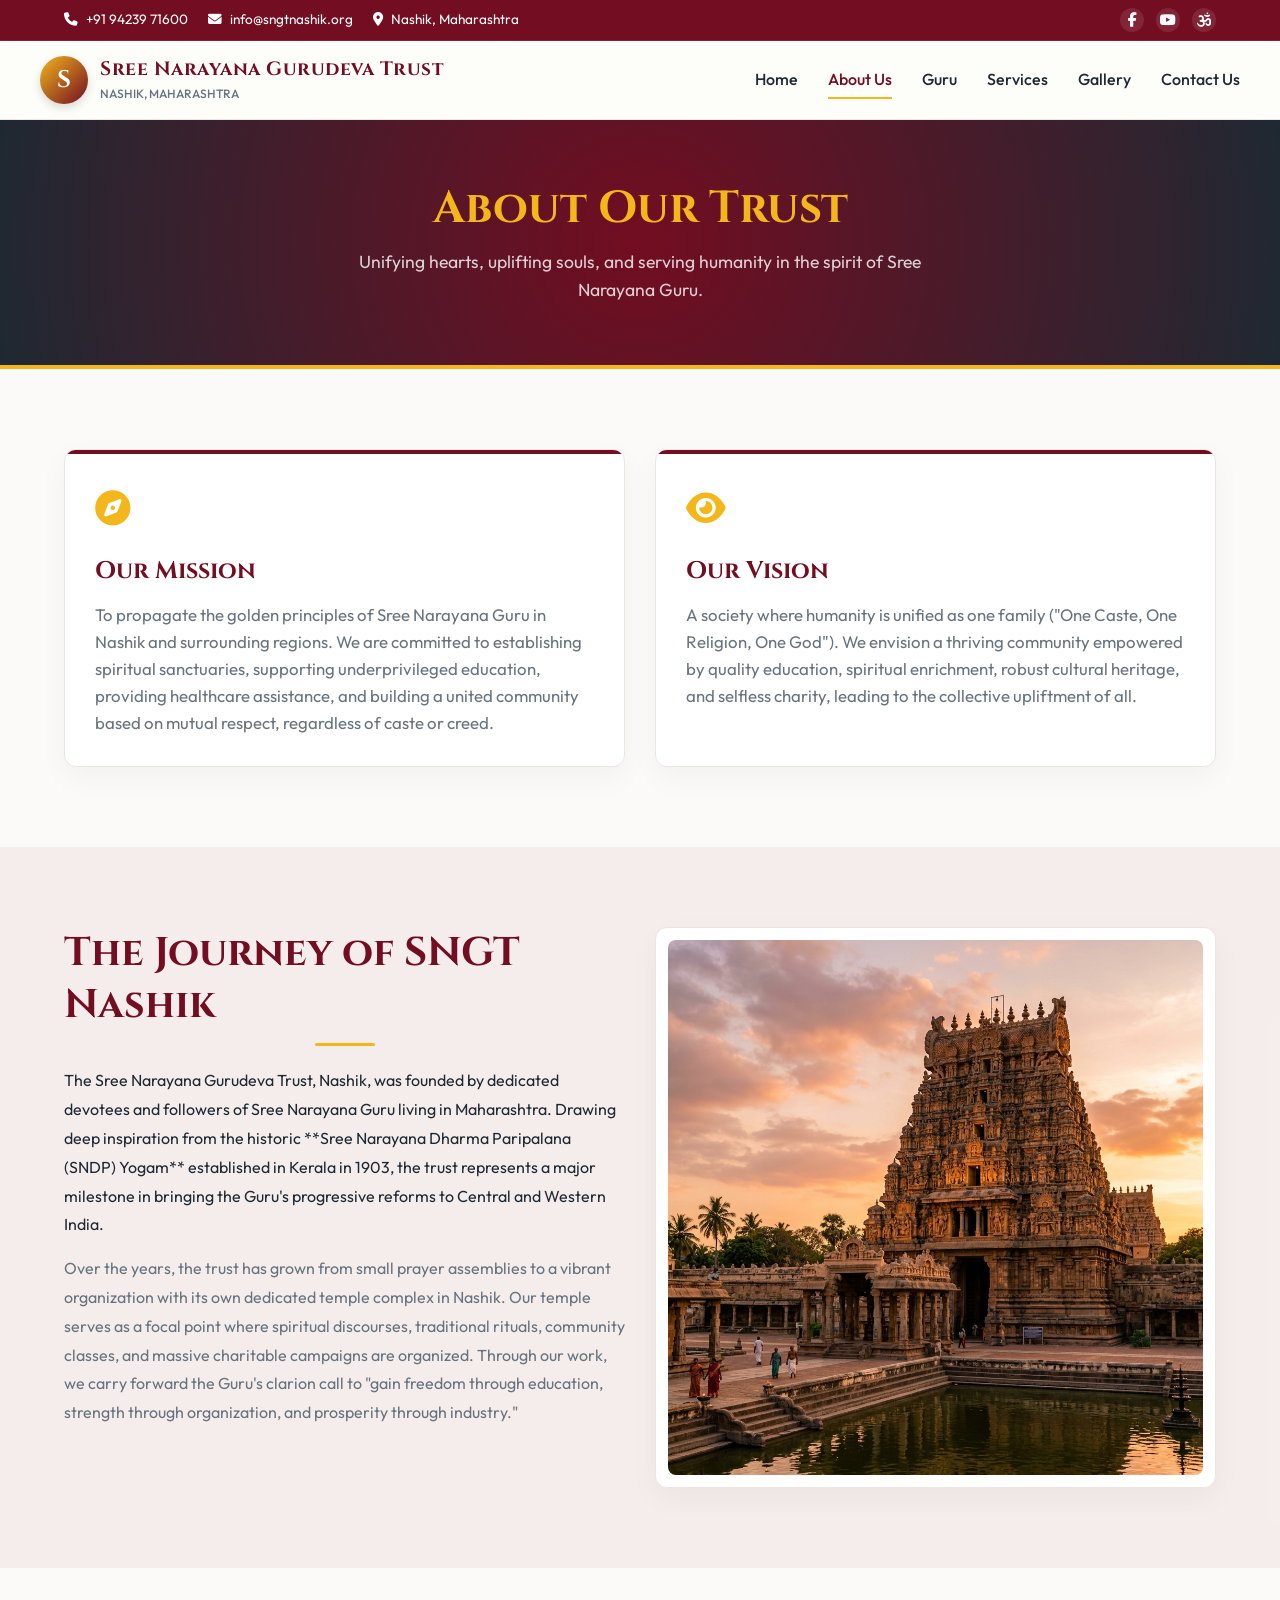
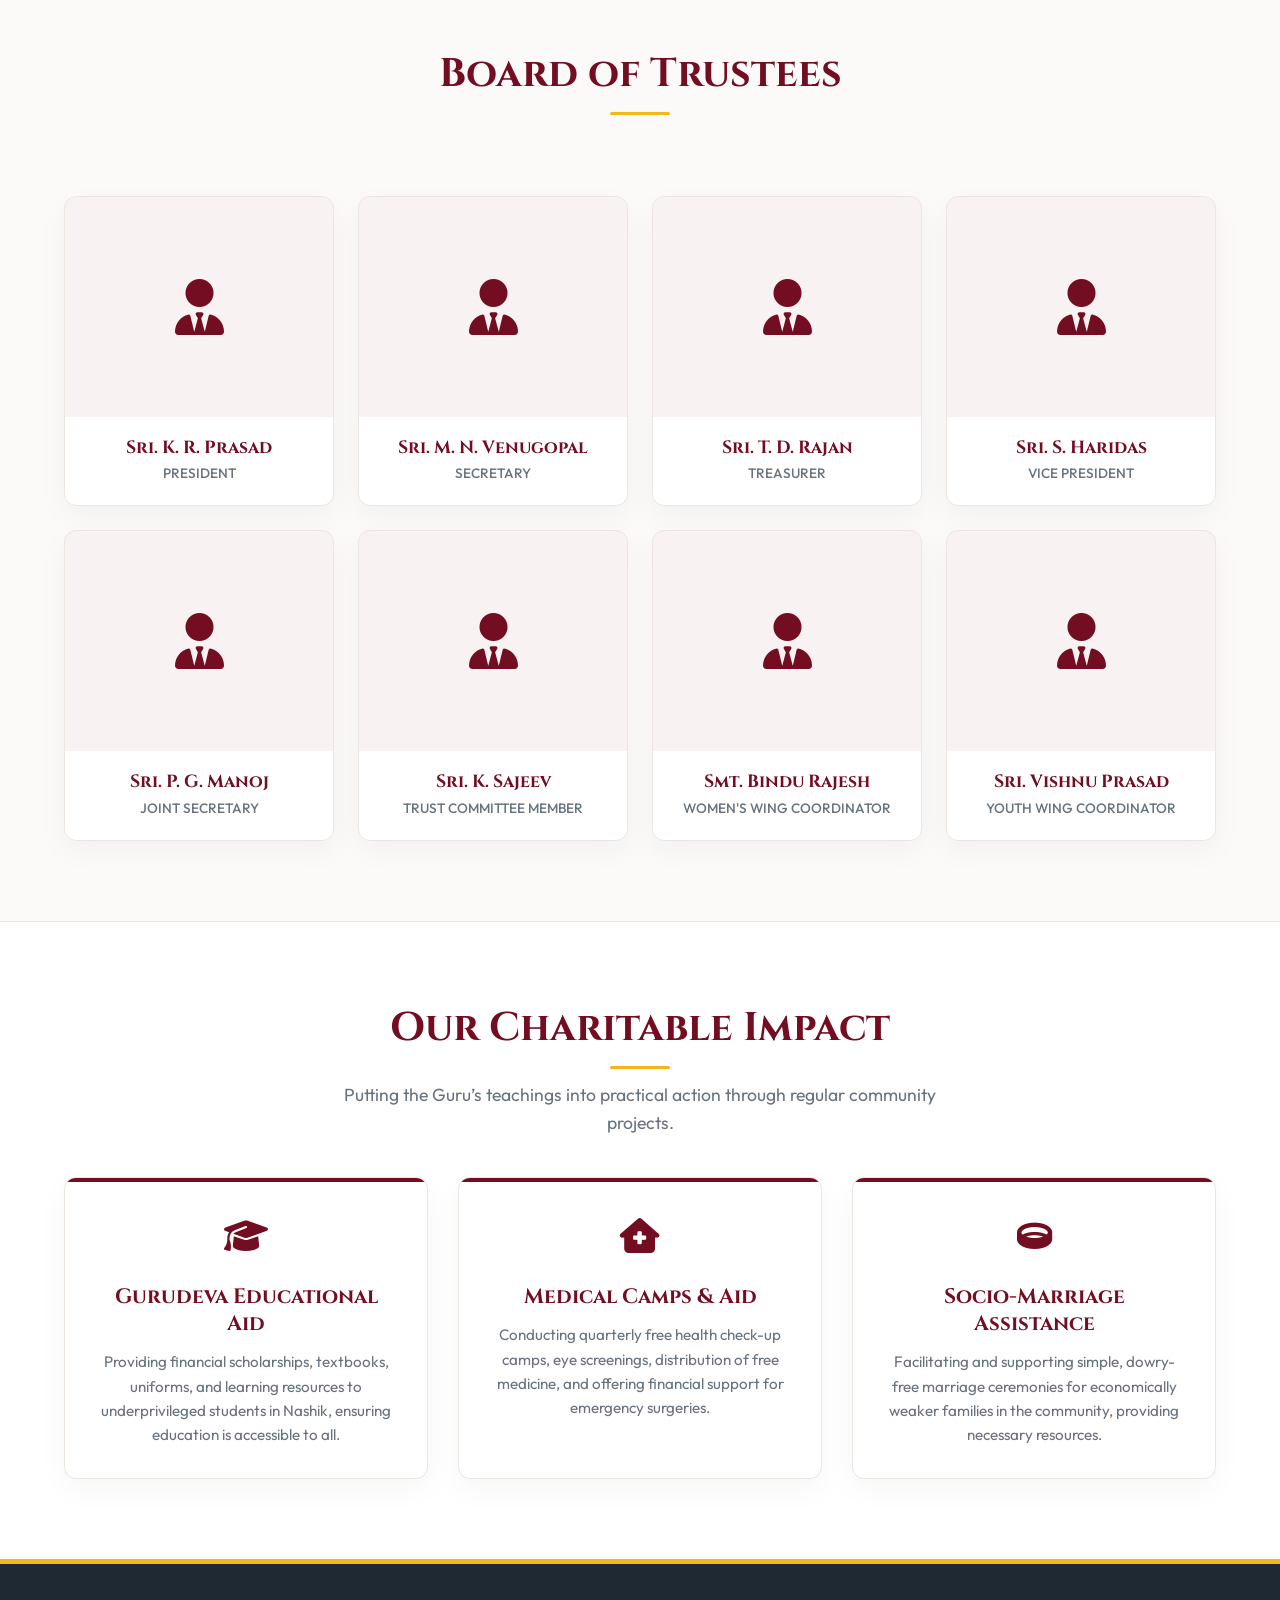
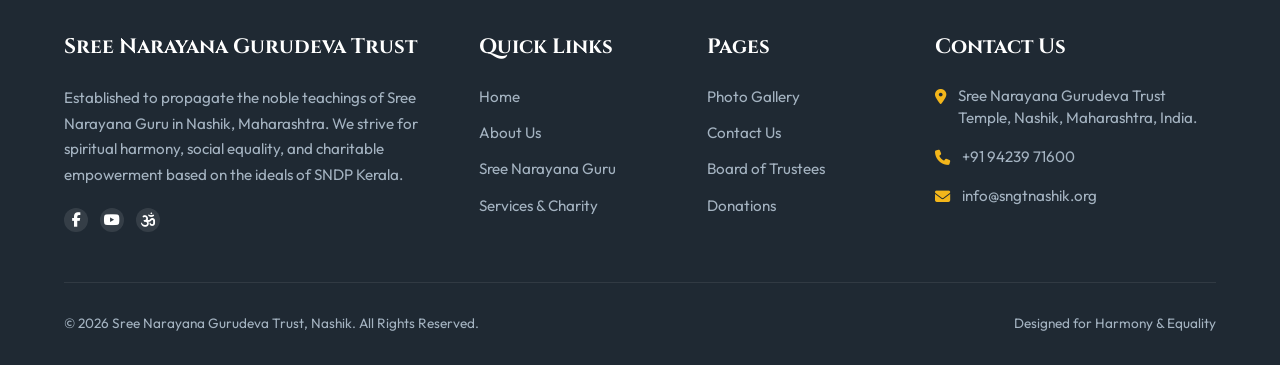
==== about.html @ 69ed222b "Initial commit of Sree Narayana Gurudeva Trust website" ====
<!DOCTYPE html>
<html lang="en">
<head>
    <meta charset="UTF-8">
    <meta name="viewport" content="width=device-width, initial-scale=1.0">
    <title>About Us - Sree Narayana Gurudeva Trust Temple, Nashik</title>
    <!-- SEO Meta Tags -->
    <meta name="description" content="Learn about Sree Narayana Gurudeva Trust Temple, Nashik. Discover our history, mission, vision, and meet our board of trustees dedicated to social equality and community charity.">
    <!-- Font Awesome Icons -->
    <link rel="stylesheet" href="https://cdnjs.cloudflare.com/ajax/libs/font-awesome/6.4.0/css/all.min.css">
    <!-- Custom Style Sheet -->
    <link rel="stylesheet" href="css/main.css">
</head>
<body>

    <!-- TOPBAR CONTACT INFO -->
    <div class="header-top">
        <div class="container header-top-content">
            <div class="contact-info-list">
                <div class="contact-info-item">
                    <i class="fa-solid fa-phone"></i>
                    <span>+91 94239 71600</span>
                </div>
                <div class="contact-info-item">
                    <i class="fa-solid fa-envelope"></i>
                    <span>info@sngtnashik.org</span>
                </div>
                <div class="contact-info-item">
                    <i class="fa-solid fa-location-dot"></i>
                    <span>Nashik, Maharashtra</span>
                </div>
            </div>
            <div class="social-links">
                <a href="#" class="social-icon-link"><i class="fa-brands fa-facebook-f"></i></a>
                <a href="#" class="social-icon-link"><i class="fa-brands fa-youtube"></i></a>
                <a href="#" class="social-icon-link"><i class="fa-solid fa-om"></i></a>
            </div>
        </div>
    </div>

    <!-- GLASSMORPHIC NAVIGATION BAR -->
    <nav class="navbar">
        <div class="container navbar-content">
            <a href="index.html" class="logo-area">
                <div class="logo-icon">S</div>
                <div class="logo-text">
                    <h1>Sree Narayana Gurudeva Trust</h1>
                    <p>Nashik, Maharashtra</p>
                </div>
            </a>
            <div class="nav-links">
                <a href="index.html" class="nav-link">Home</a>
                <a href="about.html" class="nav-link active">About Us</a>
                <a href="guru.html" class="nav-link">Guru</a>
                <a href="services.html" class="nav-link">Services</a>
                <a href="gallery.html" class="nav-link">Gallery</a>
                <a href="contact.html" class="nav-link">Contact Us</a>
            </div>
            <div class="nav-toggle">
                <i class="fa-solid fa-bars"></i>
            </div>
        </div>
    </nav>

    <!-- INNER PAGE TITLE BANNER -->
    <section class="section-padding" style="background: radial-gradient(circle, var(--color-maroon) 0%, var(--color-charcoal) 100%); color: var(--color-white); text-align: center; padding: 60px 0; border-bottom: 4px solid var(--color-gold);">
        <div class="container">
            <h1 class="fade-up" style="color: var(--color-gold); font-size: 2.8rem; margin-bottom: 10px;">About Our Trust</h1>
            <p class="fade-up" style="color: rgba(255, 255, 255, 0.8); font-size: 1.1rem; max-width: 600px; margin: 0 auto;">
                Unifying hearts, uplifting souls, and serving humanity in the spirit of Sree Narayana Guru.
            </p>
        </div>
    </section>

    <!-- MISSION & VISION SECTION -->
    <section class="section-padding">
        <div class="container">
            <div class="grid-2">
                <!-- Mission Card -->
                <div class="card fade-up">
                    <div class="card-icon" style="color: var(--color-gold);"><i class="fa-solid fa-compass"></i></div>
                    <h3 style="font-size: 1.5rem; color: var(--color-maroon);">Our Mission</h3>
                    <p style="margin-top: 15px; font-size: 1.05rem;">
                        To propagate the golden principles of Sree Narayana Guru in Nashik and surrounding regions. We are committed to establishing spiritual sanctuaries, supporting underprivileged education, providing healthcare assistance, and building a united community based on mutual respect, regardless of caste or creed.
                    </p>
                </div>
                <!-- Vision Card -->
                <div class="card fade-up">
                    <div class="card-icon" style="color: var(--color-gold);"><i class="fa-solid fa-eye"></i></div>
                    <h3 style="font-size: 1.5rem; color: var(--color-maroon);">Our Vision</h3>
                    <p style="margin-top: 15px; font-size: 1.05rem;">
                        A society where humanity is unified as one family ("One Caste, One Religion, One God"). We envision a thriving community empowered by quality education, spiritual enrichment, robust cultural heritage, and selfless charity, leading to the collective upliftment of all.
                    </p>
                </div>
            </div>
        </div>
    </section>

    <!-- HISTORY / ORIGINS SECTION -->
    <section class="section-padding" style="background-color: var(--color-maroon-translucent);">
        <div class="container">
            <div class="grid-2 align-items-center">
                <div class="fade-up" style="order: 2;">
                    <div class="bio-image-frame">
                        <img src="images/temple_bg.png" alt="Sree Narayana Gurudeva Trust Temple Site">
                    </div>
                </div>
                <div class="fade-up" style="order: 1;">
                    <h2 class="section-title" style="text-align: left; display: block;">The Journey of SNGT Nashik</h2>
                    <p style="margin-top: 20px; line-height: 1.8; color: var(--color-charcoal);">
                        The Sree Narayana Gurudeva Trust, Nashik, was founded by dedicated devotees and followers of Sree Narayana Guru living in Maharashtra. Drawing deep inspiration from the historic **Sree Narayana Dharma Paripalana (SNDP) Yogam** established in Kerala in 1903, the trust represents a major milestone in bringing the Guru's progressive reforms to Central and Western India.
                    </p>
                    <p style="margin-top: 15px; line-height: 1.8; color: var(--color-text-muted);">
                        Over the years, the trust has grown from small prayer assemblies to a vibrant organization with its own dedicated temple complex in Nashik. Our temple serves as a focal point where spiritual discourses, traditional rituals, community classes, and massive charitable campaigns are organized. Through our work, we carry forward the Guru's clarion call to "gain freedom through education, strength through organization, and prosperity through industry."
                    </p>
                </div>
            </div>
        </div>
    </section>

    <!-- BOARD OF TRUSTEES -->
    <section id="trustees" class="section-padding">
        <div class="container text-center">
            <h2 class="section-title fade-up">Board of Trustees</h2>
            <p class="section-subtitle fade-up">The dedicated leadership steering the initiatives of the SNGT Nashik.</p>
            
            <div class="board-grid">
                <!-- Member 1 -->
                <div class="board-card fade-up">
                    <div class="board-avatar"><i class="fa-solid fa-user-tie"></i></div>
                    <div class="board-info">
                        <h4>Sri. K. R. Prasad</h4>
                        <p>President</p>
                    </div>
                </div>
                <!-- Member 2 -->
                <div class="board-card fade-up">
                    <div class="board-avatar"><i class="fa-solid fa-user-tie"></i></div>
                    <div class="board-info">
                        <h4>Sri. M. N. Venugopal</h4>
                        <p>Secretary</p>
                    </div>
                </div>
                <!-- Member 3 -->
                <div class="board-card fade-up">
                    <div class="board-avatar"><i class="fa-solid fa-user-tie"></i></div>
                    <div class="board-info">
                        <h4>Sri. T. D. Rajan</h4>
                        <p>Treasurer</p>
                    </div>
                </div>
                <!-- Member 4 -->
                <div class="board-card fade-up">
                    <div class="board-avatar"><i class="fa-solid fa-user-tie"></i></div>
                    <div class="board-info">
                        <h4>Sri. S. Haridas</h4>
                        <p>Vice President</p>
                    </div>
                </div>
                <!-- Member 5 -->
                <div class="board-card fade-up">
                    <div class="board-avatar"><i class="fa-solid fa-user-tie"></i></div>
                    <div class="board-info">
                        <h4>Sri. P. G. Manoj</h4>
                        <p>Joint Secretary</p>
                    </div>
                </div>
                <!-- Member 6 -->
                <div class="board-card fade-up">
                    <div class="board-avatar"><i class="fa-solid fa-user-tie"></i></div>
                    <div class="board-info">
                        <h4>Sri. K. Sajeev</h4>
                        <p>Trust Committee Member</p>
                    </div>
                </div>
                <!-- Member 7 -->
                <div class="board-card fade-up">
                    <div class="board-avatar"><i class="fa-solid fa-user-tie"></i></div>
                    <div class="board-info">
                        <h4>Smt. Bindu Rajesh</h4>
                        <p>Women's Wing Coordinator</p>
                    </div>
                </div>
                <!-- Member 8 -->
                <div class="board-card fade-up">
                    <div class="board-avatar"><i class="fa-solid fa-user-tie"></i></div>
                    <div class="board-info">
                        <h4>Sri. Vishnu Prasad</h4>
                        <p>Youth Wing Coordinator</p>
                    </div>
                </div>
            </div>
        </div>
    </section>

    <!-- CHARITY OVERVIEW Section -->
    <section class="section-padding" style="background-color: var(--color-white); border-top: 1px solid var(--color-border);">
        <div class="container text-center">
            <h2 class="section-title fade-up">Our Charitable Impact</h2>
            <p class="section-subtitle fade-up">Putting the Guru’s teachings into practical action through regular community projects.</p>
            
            <div class="grid-3">
                <div class="card fade-up">
                    <div class="card-icon" style="color: var(--color-maroon);"><i class="fa-solid fa-graduation-cap"></i></div>
                    <h3>Gurudeva Educational Aid</h3>
                    <p>Providing financial scholarships, textbooks, uniforms, and learning resources to underprivileged students in Nashik, ensuring education is accessible to all.</p>
                </div>
                <div class="card fade-up">
                    <div class="card-icon" style="color: var(--color-maroon);"><i class="fa-solid fa-house-medical"></i></div>
                    <h3>Medical Camps & Aid</h3>
                    <p>Conducting quarterly free health check-up camps, eye screenings, distribution of free medicine, and offering financial support for emergency surgeries.</p>
                </div>
                <div class="card fade-up">
                    <div class="card-icon" style="color: var(--color-maroon);"><i class="fa-solid fa-ring"></i></div>
                    <h3>Socio-Marriage Assistance</h3>
                    <p>Facilitating and supporting simple, dowry-free marriage ceremonies for economically weaker families in the community, providing necessary resources.</p>
                </div>
            </div>
        </div>
    </section>

    <!-- FOOTER -->
    <footer class="footer">
        <div class="container">
            <div class="footer-grid">
                <div class="footer-about">
                    <h3>Sree Narayana Gurudeva Trust</h3>
                    <p>
                        Established to propagate the noble teachings of Sree Narayana Guru in Nashik, Maharashtra. We strive for spiritual harmony, social equality, and charitable empowerment based on the ideals of SNDP Kerala.
                    </p>
                    <div class="social-links">
                        <a href="#" class="social-icon-link"><i class="fa-brands fa-facebook-f"></i></a>
                        <a href="#" class="social-icon-link"><i class="fa-brands fa-youtube"></i></a>
                        <a href="#" class="social-icon-link"><i class="fa-solid fa-om"></i></a>
                    </div>
                </div>
                <div class="footer-links">
                    <h4>Quick Links</h4>
                    <ul>
                        <li><a href="index.html">Home</a></li>
                        <li><a href="about.html">About Us</a></li>
                        <li><a href="guru.html">Sree Narayana Guru</a></li>
                        <li><a href="services.html">Services & Charity</a></li>
                    </ul>
                </div>
                <div class="footer-links">
                    <h4>Pages</h4>
                    <ul>
                        <li><a href="gallery.html">Photo Gallery</a></li>
                        <li><a href="contact.html">Contact Us</a></li>
                        <li><a href="about.html#trustees">Board of Trustees</a></li>
                        <li><a href="services.html#donations">Donations</a></li>
                    </ul>
                </div>
                <div class="footer-contact">
                    <h4>Contact Us</h4>
                    <ul>
                        <li>
                            <i class="fa-solid fa-location-dot"></i>
                            <span>Sree Narayana Gurudeva Trust Temple, Nashik, Maharashtra, India.</span>
                        </li>
                        <li>
                            <i class="fa-solid fa-phone"></i>
                            <span>+91 94239 71600</span>
                        </li>
                        <li>
                            <i class="fa-solid fa-envelope"></i>
                            <span>info@sngtnashik.org</span>
                        </li>
                    </ul>
                </div>
            </div>
            <div class="footer-bottom">
                <p>&copy; 2026 Sree Narayana Gurudeva Trust, Nashik. All Rights Reserved.</p>
                <p>Designed for Harmony & Equality</p>
            </div>
        </div>
    </footer>

    <!-- Core Interaction Script -->
    <script src="js/main.js"></script>
</body>
</html>
---- css/main.css ----
/* Import Google Fonts */
@import url('https://fonts.googleapis.com/css2?family=Cinzel:wght@400;600;700;900&family=Outfit:wght@300;400;500;600;700&display=swap');

/* Design Tokens (CSS Variables) */
:root {
    /* Color Palette */
    --color-gold: hsl(43, 90%, 53%);
    --color-gold-hover: hsl(38, 95%, 43%);
    --color-maroon: hsl(348, 80%, 25%);
    --color-maroon-light: hsl(348, 80%, 35%);
    --color-bg-warm: hsl(36, 40%, 98%);
    --color-white: hsl(0, 0%, 100%);
    --color-charcoal: hsl(210, 24%, 16%);
    --color-text-muted: hsl(210, 10%, 45%);
    --color-border: hsl(36, 20%, 90%);
    --color-gold-translucent: rgba(245, 176, 37, 0.15);
    --color-maroon-translucent: rgba(114, 13, 29, 0.05);
    
    /* Typography */
    --font-heading: 'Cinzel', serif;
    --font-body: 'Outfit', sans-serif;
    
    /* Layout & Spacing */
    --max-width: 1200px;
    --border-radius: 12px;
    --border-radius-sm: 6px;
    --border-radius-lg: 24px;
    --transition-smooth: all 0.3s cubic-bezier(0.4, 0, 0.2, 1);
    --shadow-soft: 0 10px 30px rgba(0, 0, 0, 0.04);
    --shadow-medium: 0 15px 40px rgba(114, 13, 29, 0.08);
}

/* Reset & Base Styles */
* {
    margin: 0;
    padding: 0;
    box-sizing: border-box;
}

html {
    scroll-behavior: smooth;
    font-size: 16px;
}

body {
    font-family: var(--font-body);
    background-color: var(--color-bg-warm);
    color: var(--color-charcoal);
    line-height: 1.6;
    overflow-x: hidden;
}

h1, h2, h3, h4, h5, h6 {
    font-family: var(--font-heading);
    font-weight: 700;
    line-height: 1.3;
    color: var(--color-maroon);
}

a {
    text-decoration: none;
    color: inherit;
    transition: var(--transition-smooth);
}

img {
    max-width: 100%;
    height: auto;
    display: block;
}

ul {
    list-style: none;
}

/* Utilities */
.container {
    width: 100%;
    max-width: var(--max-width);
    margin: 0 auto;
    padding: 0 24px;
}

.text-center { text-align: center; }
.section-padding { padding: 80px 0; }

.section-title {
    font-size: 2.5rem;
    margin-bottom: 12px;
    position: relative;
    display: inline-block;
}

.section-title::after {
    content: '';
    display: block;
    width: 60px;
    height: 3px;
    background: var(--color-gold);
    margin: 12px auto 0;
    border-radius: 2px;
}

.section-subtitle {
    font-size: 1.1rem;
    color: var(--color-text-muted);
    max-width: 600px;
    margin: 0 auto 40px;
    font-weight: 400;
}

/* Buttons */
.btn {
    display: inline-flex;
    align-items: center;
    justify-content: center;
    padding: 12px 28px;
    font-family: var(--font-body);
    font-size: 1rem;
    font-weight: 600;
    border-radius: var(--border-radius-sm);
    cursor: pointer;
    transition: var(--transition-smooth);
    border: none;
}

.btn-primary {
    background: linear-gradient(135deg, var(--color-gold), var(--color-accent, #e5a900));
    color: var(--color-charcoal);
    box-shadow: 0 4px 15px rgba(245, 176, 37, 0.3);
}

.btn-primary:hover {
    transform: translateY(-2px);
    box-shadow: 0 6px 20px rgba(245, 176, 37, 0.4);
    background: linear-gradient(135deg, var(--color-gold-hover), var(--color-gold));
}

.btn-secondary {
    background-color: var(--color-maroon);
    color: var(--color-white);
    box-shadow: 0 4px 15px rgba(114, 13, 29, 0.2);
}

.btn-secondary:hover {
    transform: translateY(-2px);
    background-color: var(--color-maroon-light);
    box-shadow: 0 6px 20px rgba(114, 13, 29, 0.3);
}

.btn-outline {
    background-color: transparent;
    color: var(--color-maroon);
    border: 2px solid var(--color-maroon);
}

.btn-outline:hover {
    background-color: var(--color-maroon);
    color: var(--color-white);
}

/* Header & Navigation */
.header-top {
    background-color: var(--color-maroon);
    color: var(--color-white);
    font-size: 0.85rem;
    padding: 8px 0;
    border-bottom: 1px solid rgba(255, 255, 255, 0.1);
}

.header-top-content {
    display: flex;
    justify-content: space-between;
    align-items: center;
}

.contact-info-list {
    display: flex;
    gap: 20px;
}

.contact-info-item {
    display: flex;
    align-items: center;
    gap: 8px;
}

.social-links {
    display: flex;
    gap: 12px;
}

.social-icon-link {
    display: flex;
    align-items: center;
    justify-content: center;
    width: 24px;
    height: 24px;
    border-radius: 50%;
    background-color: rgba(255, 255, 255, 0.1);
    font-size: 0.9rem;
    color: var(--color-white);
}

.social-icon-link:hover {
    background-color: var(--color-gold);
    color: var(--color-charcoal);
}

/* Sticky Navbar */
.navbar {
    background-color: rgba(253, 253, 251, 0.85);
    backdrop-filter: blur(12px);
    -webkit-backdrop-filter: blur(12px);
    border-bottom: 1px solid var(--color-border);
    position: sticky;
    top: 0;
    z-index: 1000;
    transition: var(--transition-smooth);
}

.navbar.scrolled {
    background-color: var(--color-white);
    box-shadow: 0 4px 20px rgba(0, 0, 0, 0.05);
}

.navbar-content {
    display: flex;
    justify-content: space-between;
    align-items: center;
    padding: 15px 0;
}

.logo-area {
    display: flex;
    align-items: center;
    gap: 12px;
}

.logo-icon {
    width: 48px;
    height: 48px;
    background: linear-gradient(135deg, var(--color-gold), var(--color-maroon));
    border-radius: 50%;
    display: flex;
    align-items: center;
    justify-content: center;
    color: var(--color-white);
    font-family: var(--font-heading);
    font-size: 1.5rem;
    font-weight: 700;
    box-shadow: 0 4px 10px rgba(0,0,0,0.15);
}

.logo-text h1 {
    font-size: 1.2rem;
    margin-bottom: 2px;
    color: var(--color-maroon);
    letter-spacing: 0.5px;
}

.logo-text p {
    font-size: 0.75rem;
    color: var(--color-text-muted);
    font-weight: 500;
    text-transform: uppercase;
}

.nav-links {
    display: flex;
    gap: 30px;
}

.nav-link {
    font-weight: 500;
    color: var(--color-charcoal);
    position: relative;
    padding: 6px 0;
    font-size: 1rem;
}

.nav-link:hover, .nav-link.active {
    color: var(--color-maroon);
}

.nav-link::after {
    content: '';
    position: absolute;
    bottom: 0;
    left: 0;
    width: 0;
    height: 2px;
    background-color: var(--color-gold);
    transition: var(--transition-smooth);
}

.nav-link:hover::after, .nav-link.active::after {
    width: 100%;
}

.nav-toggle {
    display: none;
    font-size: 1.5rem;
    cursor: pointer;
    color: var(--color-maroon);
}

/* Footer Section */
.footer {
    background-color: var(--color-charcoal);
    color: #a4b3c1;
    padding: 70px 0 30px;
    font-size: 0.95rem;
    border-top: 5px solid var(--color-gold);
}

.footer h3, .footer h4 {
    color: var(--color-white);
    margin-bottom: 24px;
    font-size: 1.3rem;
}

.footer-grid {
    display: grid;
    grid-template-columns: 2fr 1fr 1fr 1.5fr;
    gap: 40px;
    margin-bottom: 50px;
}

.footer-about p {
    margin-bottom: 20px;
    line-height: 1.7;
}

.footer-links li {
    margin-bottom: 12px;
}

.footer-links a:hover {
    color: var(--color-gold);
    padding-left: 5px;
}

.footer-contact li {
    display: flex;
    gap: 12px;
    margin-bottom: 16px;
    line-height: 1.5;
}

.footer-contact i {
    color: var(--color-gold);
    margin-top: 4px;
}

.footer-bottom {
    border-top: 1px solid rgba(255, 255, 255, 0.08);
    padding-top: 30px;
    display: flex;
    justify-content: space-between;
    align-items: center;
    flex-wrap: wrap;
    gap: 20px;
    font-size: 0.85rem;
}

/* Scroll Animation Trigger Classes */
.fade-up {
    opacity: 0;
    transform: translateY(30px);
    transition: opacity 0.8s cubic-bezier(0.4, 0, 0.2, 1), transform 0.8s cubic-bezier(0.4, 0, 0.2, 1);
}

.fade-up.appear {
    opacity: 1;
    transform: translateY(0);
}

/* Page Specific CSS */

/* --- 1. HERO SECTION --- */
.hero-section {
    min-height: 80vh;
    background: radial-gradient(circle at 10% 20%, rgba(114, 13, 29, 0.95) 0%, rgba(30, 37, 43, 0.98) 90%), url('../images/temple-bg.jpg') no-repeat center center/cover;
    color: var(--color-white);
    display: flex;
    align-items: center;
    padding: 60px 0;
    position: relative;
    overflow: hidden;
}

.hero-section::before {
    content: '';
    position: absolute;
    top: -50%;
    right: -20%;
    width: 600px;
    height: 600px;
    background: radial-gradient(circle, var(--color-gold-translucent) 0%, transparent 70%);
    pointer-events: none;
    z-index: 1;
}

.hero-grid {
    display: grid;
    grid-template-columns: 1.2fr 0.8fr;
    gap: 40px;
    align-items: center;
    position: relative;
    z-index: 2;
}

.hero-title {
    font-size: 3.5rem;
    color: var(--color-gold);
    margin-bottom: 20px;
    line-height: 1.2;
}

.hero-subtitle {
    font-size: 1.5rem;
    font-family: var(--font-heading);
    margin-bottom: 24px;
    color: var(--color-white);
    font-weight: 400;
}

.hero-quote {
    font-style: italic;
    border-left: 3px solid var(--color-gold);
    padding-left: 20px;
    margin-bottom: 30px;
    font-size: 1.1rem;
    color: rgba(255, 255, 255, 0.85);
    max-width: 600px;
}

.hero-portrait-container {
    display: flex;
    justify-content: center;
    align-items: center;
    position: relative;
}

.hero-portrait {
    width: 280px;
    height: 280px;
    border-radius: 50%;
    border: 6px double var(--color-gold);
    box-shadow: 0 0 35px var(--color-gold-translucent);
    overflow: hidden;
    background-color: var(--color-maroon);
    position: relative;
}

.hero-portrait img {
    width: 100%;
    height: 100%;
    object-fit: cover;
}

.portrait-glow {
    position: absolute;
    width: 320px;
    height: 320px;
    border-radius: 50%;
    border: 1px dashed rgba(245, 176, 37, 0.3);
    animation: rotateSlow 20s linear infinite;
}

@keyframes rotateSlow {
    from { transform: rotate(0deg); }
    to { transform: rotate(360deg); }
}

/* --- 2. INAUGURATION BANNER --- */
.inauguration-banner {
    background-color: var(--color-maroon);
    color: var(--color-white);
    padding: 12px 0;
    border-bottom: 4px solid var(--color-gold);
    text-align: center;
    font-weight: 600;
    font-size: 0.95rem;
    letter-spacing: 0.5px;
}

.inauguration-banner span {
    color: var(--color-gold);
}

/* --- 3. COMMON GRIDS & CARDS --- */
.grid-2 {
    display: grid;
    grid-template-columns: repeat(2, 1fr);
    gap: 30px;
}

.grid-3 {
    display: grid;
    grid-template-columns: repeat(3, 1fr);
    gap: 30px;
}

.card {
    background-color: var(--color-white);
    border: 1px solid var(--color-border);
    border-radius: var(--border-radius);
    padding: 30px;
    transition: var(--transition-smooth);
    box-shadow: var(--shadow-soft);
    position: relative;
    overflow: hidden;
}

.card::before {
    content: '';
    position: absolute;
    top: 0;
    left: 0;
    width: 100%;
    height: 4px;
    background-color: var(--color-maroon);
    transition: var(--transition-smooth);
}

.card:hover {
    transform: translateY(-5px);
    box-shadow: var(--shadow-medium);
    border-color: rgba(114, 13, 29, 0.15);
}

.card:hover::before {
    background-color: var(--color-gold);
}

.card-icon {
    font-size: 2.2rem;
    color: var(--color-maroon);
    margin-bottom: 20px;
    display: inline-block;
}

.card h3 {
    font-size: 1.3rem;
    margin-bottom: 12px;
}

.card p {
    color: var(--color-text-muted);
    font-size: 0.95rem;
    line-height: 1.6;
}

/* --- 4. PHILOSOPHY / TEACHINGS SECTION --- */
.philosophy-grid {
    display: grid;
    grid-template-columns: repeat(2, 1fr);
    gap: 30px;
}

.philosophy-card {
    background-color: var(--color-white);
    border-left: 4px solid var(--color-gold);
    padding: 24px;
    border-radius: 0 var(--border-radius) var(--border-radius) 0;
    box-shadow: var(--shadow-soft);
    transition: var(--transition-smooth);
}

.philosophy-card:hover {
    transform: translateX(5px);
    background-color: var(--color-white);
    border-left-color: var(--color-maroon);
    box-shadow: var(--shadow-medium);
}

.philosophy-card h3 {
    font-size: 1.25rem;
    color: var(--color-maroon);
    margin-bottom: 8px;
}

.philosophy-card p {
    color: var(--color-text-muted);
    font-size: 0.95rem;
}

/* --- 5. GURU PAGE TIMELINE & BIO --- */
.bio-split {
    display: grid;
    grid-template-columns: 1.2fr 0.8fr;
    gap: 50px;
    align-items: center;
    margin-bottom: 80px;
}

.bio-text p {
    margin-bottom: 20px;
    font-size: 1.05rem;
    color: var(--color-charcoal);
    text-align: justify;
}

.bio-image-frame {
    border: 1px solid var(--color-border);
    padding: 12px;
    background-color: var(--color-white);
    border-radius: var(--border-radius);
    box-shadow: var(--shadow-soft);
}

.bio-image-frame img {
    border-radius: calc(var(--border-radius) - 4px);
    width: 100%;
}

.quote-block-maroon {
    background-color: var(--color-maroon);
    color: var(--color-white);
    padding: 40px;
    border-radius: var(--border-radius);
    text-align: center;
    font-family: var(--font-heading);
    margin: 50px 0;
    border-left: 6px solid var(--color-gold);
}

.quote-block-maroon h2 {
    color: var(--color-gold);
    font-size: 1.8rem;
    margin-bottom: 12px;
}

/* --- 6. TRUSTEES / BOARD GRID --- */
.board-grid {
    display: grid;
    grid-template-columns: repeat(4, 1fr);
    gap: 24px;
}

.board-card {
    background-color: var(--color-white);
    border: 1px solid var(--color-border);
    border-radius: var(--border-radius);
    overflow: hidden;
    text-align: center;
    box-shadow: var(--shadow-soft);
    transition: var(--transition-smooth);
}

.board-card:hover {
    transform: translateY(-4px);
    box-shadow: var(--shadow-medium);
}

.board-avatar {
    width: 100%;
    height: 220px;
    background-color: var(--color-maroon-translucent);
    display: flex;
    align-items: center;
    justify-content: center;
    font-size: 3.5rem;
    color: var(--color-maroon);
}

.board-info {
    padding: 20px;
}

.board-info h4 {
    font-size: 1.1rem;
    margin-bottom: 4px;
    color: var(--color-maroon);
}

.board-info p {
    font-size: 0.85rem;
    color: var(--color-text-muted);
    font-weight: 500;
    text-transform: uppercase;
}

/* --- 7. GALLERY LAYOUT --- */
.tab-filters {
    display: flex;
    justify-content: center;
    gap: 12px;
    margin-bottom: 40px;
    flex-wrap: wrap;
}

.filter-btn {
    background-color: var(--color-white);
    border: 1px solid var(--color-border);
    color: var(--color-charcoal);
    padding: 10px 24px;
    font-weight: 600;
    border-radius: 30px;
    cursor: pointer;
    font-family: var(--font-body);
    transition: var(--transition-smooth);
}

.filter-btn:hover, .filter-btn.active {
    background-color: var(--color-maroon);
    border-color: var(--color-maroon);
    color: var(--color-white);
    transform: translateY(-1px);
}

.gallery-grid {
    display: grid;
    grid-template-columns: repeat(3, 1fr);
    gap: 24px;
}

.gallery-item {
    border-radius: var(--border-radius);
    overflow: hidden;
    background-color: var(--color-white);
    border: 1px solid var(--color-border);
    box-shadow: var(--shadow-soft);
    position: relative;
    cursor: pointer;
    transition: var(--transition-smooth);
}

.gallery-image-container {
    overflow: hidden;
    position: relative;
    aspect-ratio: 4/3;
}

.gallery-item img {
    width: 100%;
    height: 100%;
    object-fit: cover;
    transition: var(--transition-smooth);
}

.gallery-item:hover img {
    transform: scale(1.05);
}

.gallery-overlay {
    position: absolute;
    top: 0;
    left: 0;
    width: 100%;
    height: 100%;
    background: linear-gradient(to top, rgba(114, 13, 29, 0.8), transparent);
    opacity: 0;
    transition: var(--transition-smooth);
    display: flex;
    align-items: flex-end;
    padding: 20px;
}

.gallery-item:hover .gallery-overlay {
    opacity: 1;
}

.gallery-caption {
    color: var(--color-white);
}

.gallery-caption h4 {
    color: var(--color-gold);
    font-size: 1.1rem;
    margin-bottom: 4px;
}

.gallery-caption p {
    font-size: 0.8rem;
    opacity: 0.85;
}

/* --- 8. LIGHTBOX MODAL --- */
.lightbox {
    position: fixed;
    top: 0;
    left: 0;
    width: 100%;
    height: 100%;
    z-index: 2000;
    display: flex;
    align-items: center;
    justify-content: center;
    opacity: 0;
    pointer-events: none;
    transition: opacity 0.3s ease;
}

.lightbox.active {
    opacity: 1;
    pointer-events: auto;
}

.lightbox-overlay {
    position: absolute;
    width: 100%;
    height: 100%;
    background-color: rgba(30, 37, 43, 0.95);
}

.lightbox-content {
    position: relative;
    z-index: 2001;
    max-width: 90%;
    max-height: 80vh;
    display: flex;
    flex-direction: column;
    align-items: center;
}

.lightbox-img {
    max-width: 100%;
    max-height: 70vh;
    border-radius: var(--border-radius-sm);
    box-shadow: 0 10px 40px rgba(0,0,0,0.5);
    border: 3px solid var(--color-gold);
}

.lightbox-caption {
    color: var(--color-white);
    margin-top: 15px;
    font-family: var(--font-heading);
    font-size: 1.2rem;
    text-align: center;
}

.lightbox-close {
    position: absolute;
    top: -45px;
    right: 0;
    color: var(--color-white);
    font-size: 2.5rem;
    cursor: pointer;
    transition: var(--transition-smooth);
}

.lightbox-close:hover {
    color: var(--color-gold);
}

/* --- 9. CONTACT FORM & DETAIL CARDS --- */
.contact-grid {
    display: grid;
    grid-template-columns: 1.2fr 0.8fr;
    gap: 40px;
}

.contact-form-card {
    background-color: var(--color-white);
    border: 1px solid var(--color-border);
    border-radius: var(--border-radius);
    padding: 40px;
    box-shadow: var(--shadow-soft);
}

.contact-form-card h3 {
    font-size: 1.6rem;
    margin-bottom: 24px;
}

.form-group {
    margin-bottom: 20px;
}

.form-label {
    display: block;
    margin-bottom: 8px;
    font-weight: 500;
    font-size: 0.95rem;
}

.form-input {
    width: 100%;
    padding: 12px 16px;
    border: 1px solid var(--color-border);
    border-radius: var(--border-radius-sm);
    font-family: var(--font-body);
    font-size: 1rem;
    transition: var(--transition-smooth);
    background-color: var(--color-bg-warm);
}

.form-input:focus {
    outline: none;
    border-color: var(--color-maroon);
    background-color: var(--color-white);
    box-shadow: 0 0 0 3px rgba(114, 13, 29, 0.08);
}

textarea.form-input {
    resize: vertical;
    min-height: 150px;
}

.contact-details-panel {
    display: flex;
    flex-direction: column;
    gap: 24px;
}

.detail-item-card {
    background-color: var(--color-white);
    border: 1px solid var(--color-border);
    border-radius: var(--border-radius);
    padding: 24px;
    display: flex;
    gap: 20px;
    box-shadow: var(--shadow-soft);
}

.detail-icon {
    width: 48px;
    height: 48px;
    border-radius: 50%;
    background-color: var(--color-maroon-translucent);
    color: var(--color-maroon);
    display: flex;
    align-items: center;
    justify-content: center;
    font-size: 1.3rem;
    flex-shrink: 0;
}

.detail-info h4 {
    font-size: 1.1rem;
    margin-bottom: 6px;
}

.detail-info p {
    color: var(--color-text-muted);
    font-size: 0.95rem;
    line-height: 1.5;
}

.map-card {
    background-color: var(--color-white);
    border: 1px solid var(--color-border);
    border-radius: var(--border-radius);
    padding: 12px;
    box-shadow: var(--shadow-soft);
    overflow: hidden;
}

.map-card iframe {
    width: 100%;
    height: 250px;
    border: none;
    border-radius: calc(var(--border-radius) - 4px);
    display: block;
}

.alert {
    padding: 16px;
    border-radius: var(--border-radius-sm);
    margin-bottom: 24px;
    border-left: 4px solid transparent;
}

.alert-success {
    background-color: #e8f5e9;
    color: #2e7d32;
    border-color: #2e7d32;
}

.alert-success h4 {
    color: #2e7d32;
    margin-bottom: 6px;
}

/* Media Queries for Custom Pages */
@media (max-width: 992px) {
    .contact-grid, .bio-split, .hero-grid {
        grid-template-columns: 1fr;
        gap: 30px;
    }
    .board-grid {
        grid-template-columns: repeat(2, 1fr);
    }
    .gallery-grid {
        grid-template-columns: repeat(2, 1fr);
    }
    .hero-title {
        font-size: 2.8rem;
    }
    .hero-section {
        padding: 40px 0;
    }
}

@media (max-width: 576px) {
    .board-grid, .gallery-grid, .philosophy-grid {
        grid-template-columns: 1fr;
    }
    .contact-form-card {
        padding: 24px;
    }
    .hero-title {
        font-size: 2.2rem;
    }
    .section-title {
        font-size: 2rem;
    }
}

@media (max-width: 768px) {
    .footer-grid {
        grid-template-columns: 1fr;
        gap: 30px;
    }
}
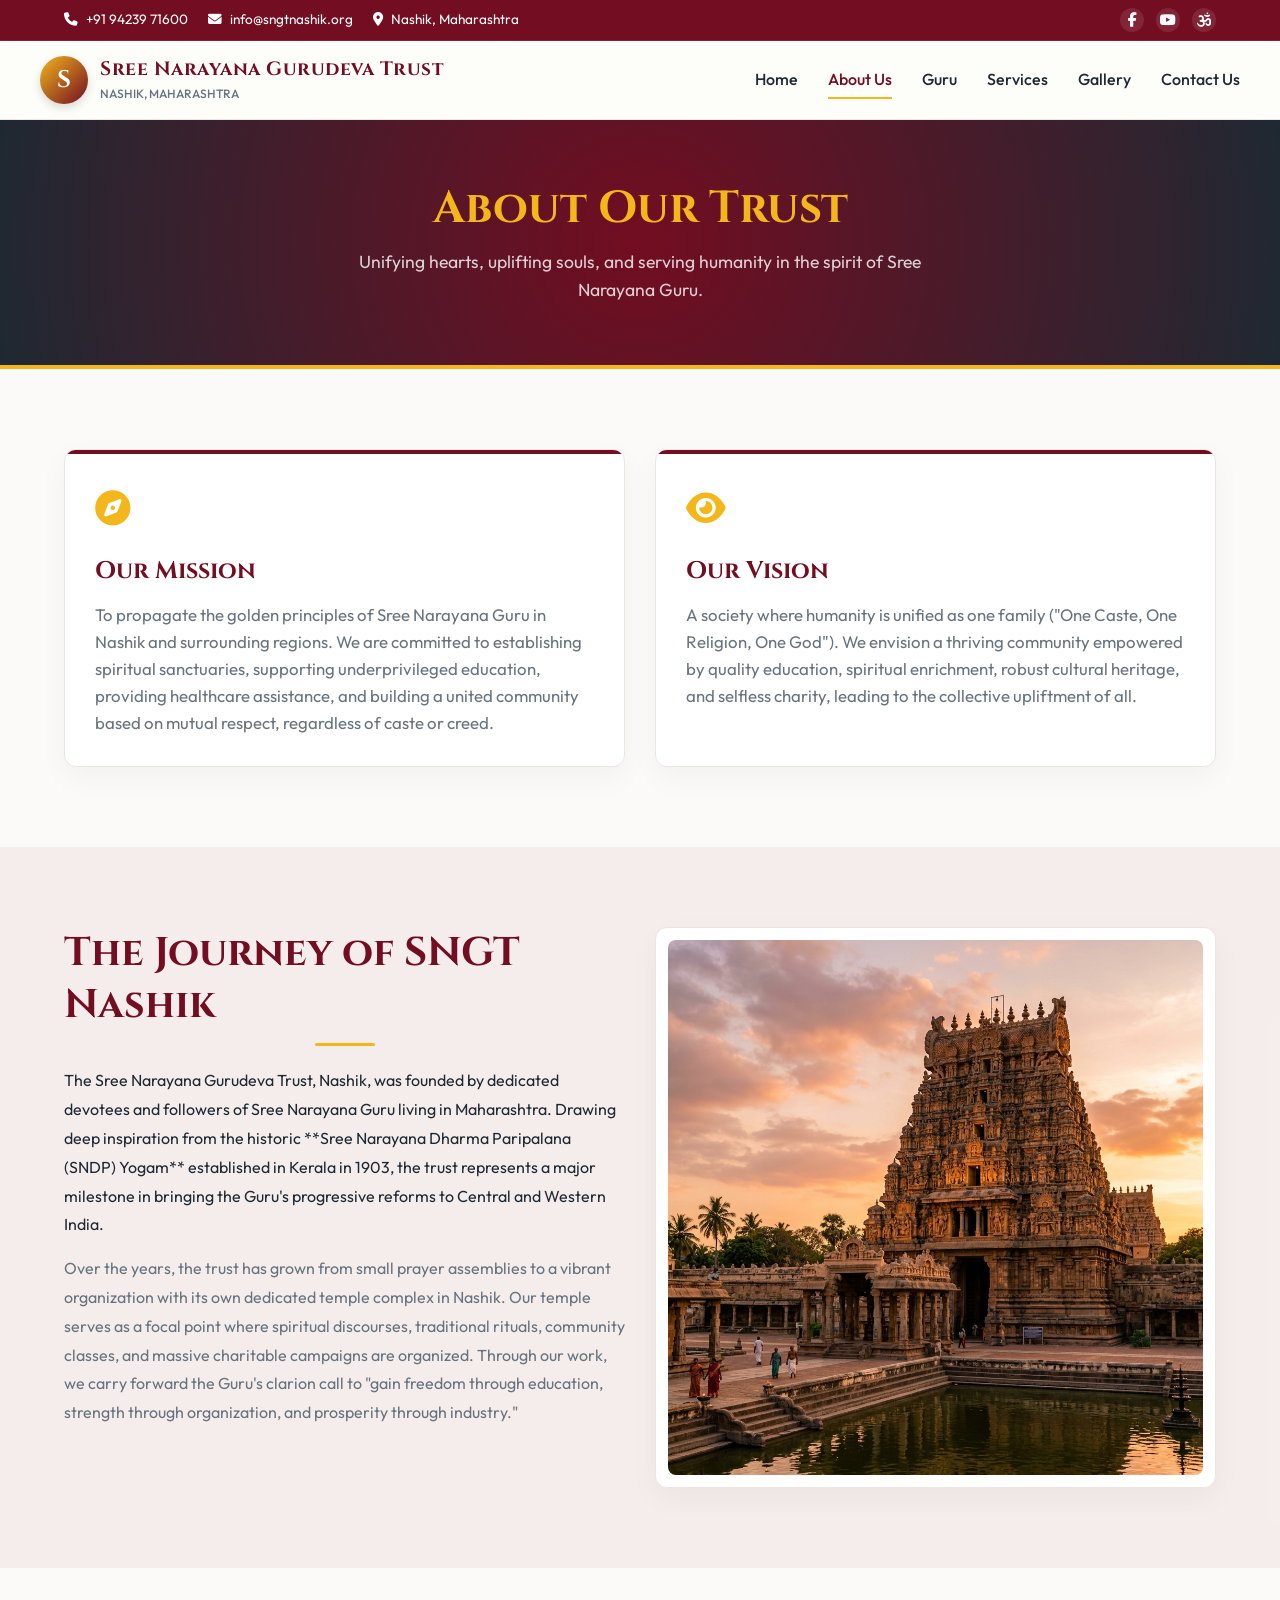
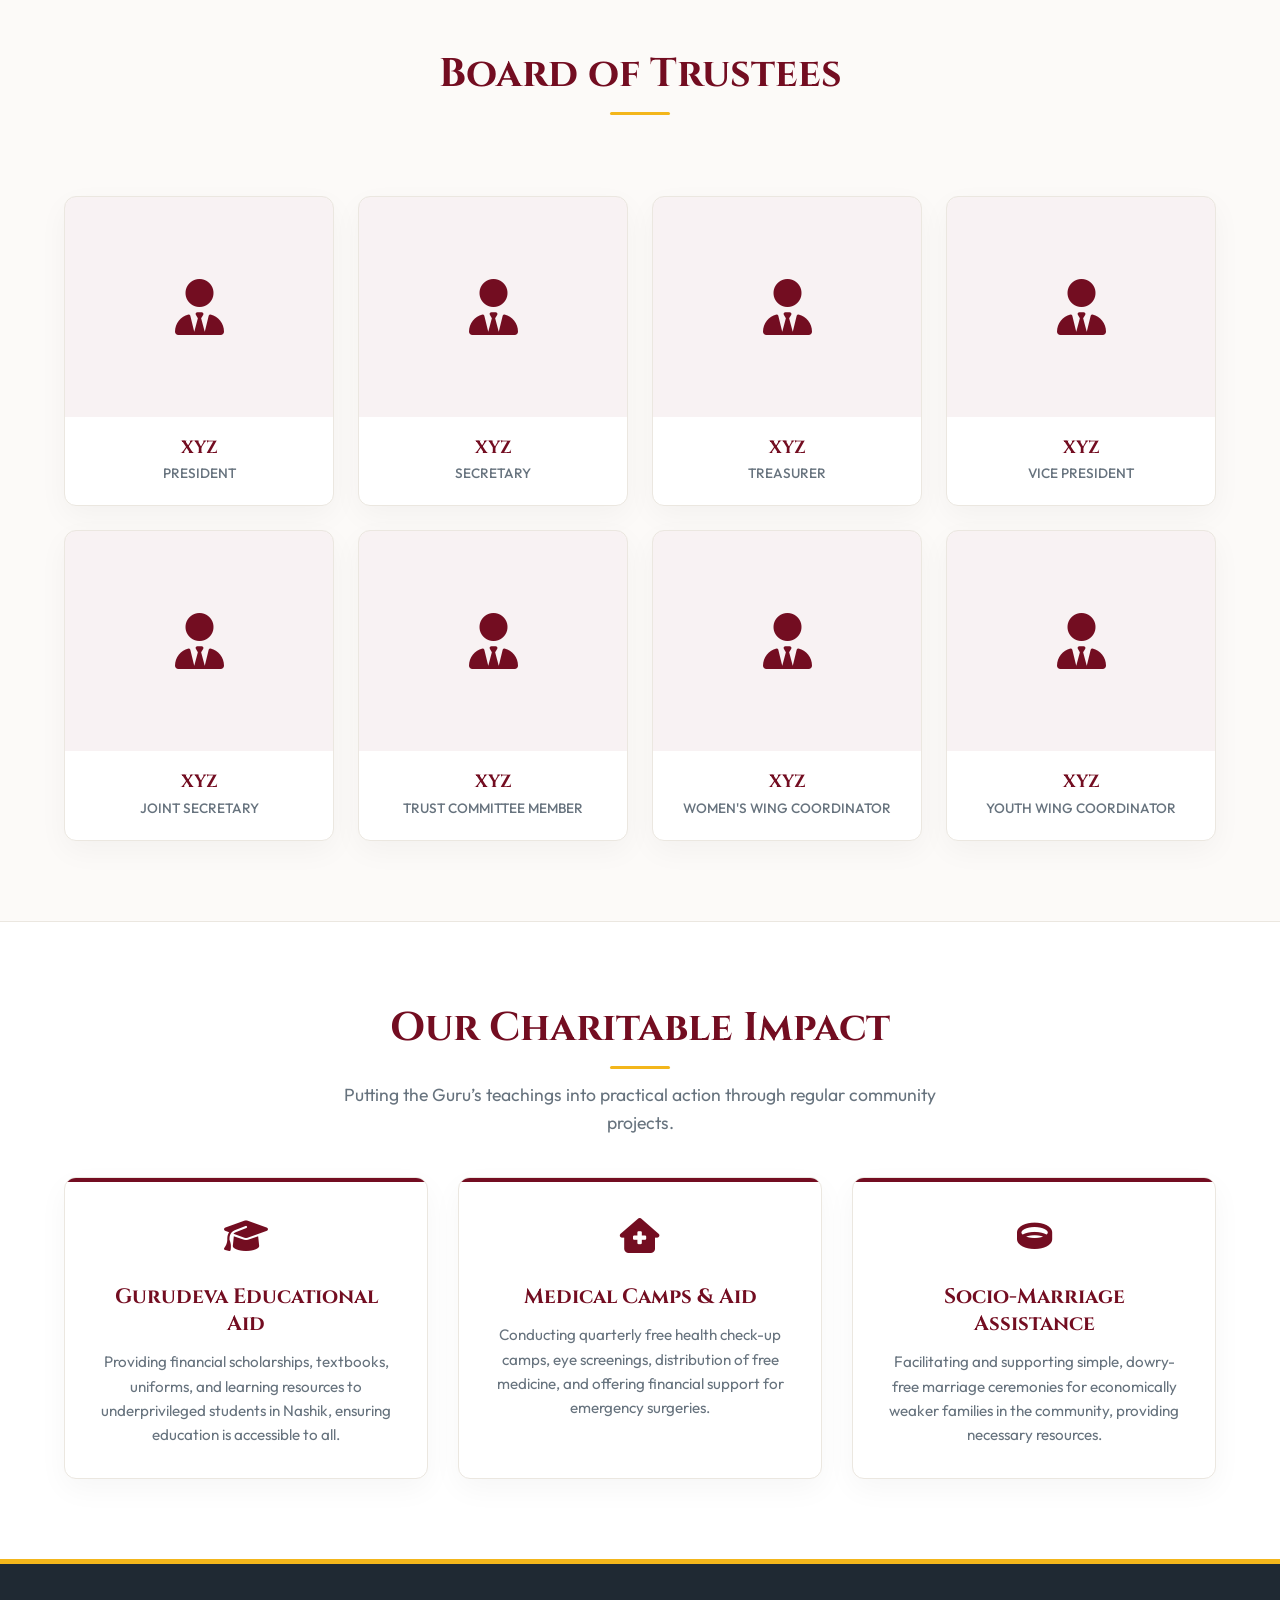
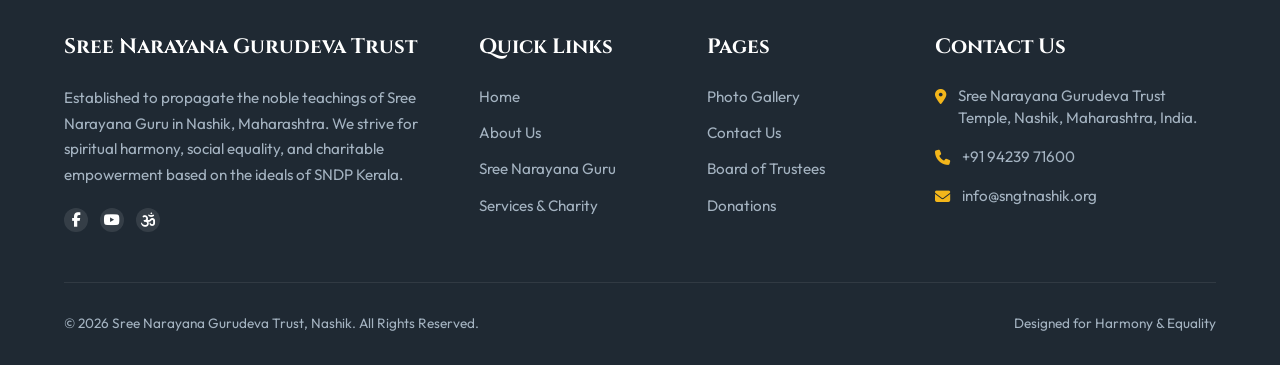
==== commit cd7f0dd9: "Update Board of Trustees names to placeholder XYZ" ====
--- a/about.html
+++ b/about.html
@@ -129,7 +129,7 @@
                 <div class="board-card fade-up">
                     <div class="board-avatar"><i class="fa-solid fa-user-tie"></i></div>
                     <div class="board-info">
-                        <h4>Sri. K. R. Prasad</h4>
+                        <h4>XYZ</h4>
                         <p>President</p>
                     </div>
                 </div>
@@ -137,7 +137,7 @@
                 <div class="board-card fade-up">
                     <div class="board-avatar"><i class="fa-solid fa-user-tie"></i></div>
                     <div class="board-info">
-                        <h4>Sri. M. N. Venugopal</h4>
+                        <h4>XYZ</h4>
                         <p>Secretary</p>
                     </div>
                 </div>
@@ -145,7 +145,7 @@
                 <div class="board-card fade-up">
                     <div class="board-avatar"><i class="fa-solid fa-user-tie"></i></div>
                     <div class="board-info">
-                        <h4>Sri. T. D. Rajan</h4>
+                        <h4>XYZ</h4>
                         <p>Treasurer</p>
                     </div>
                 </div>
@@ -153,7 +153,7 @@
                 <div class="board-card fade-up">
                     <div class="board-avatar"><i class="fa-solid fa-user-tie"></i></div>
                     <div class="board-info">
-                        <h4>Sri. S. Haridas</h4>
+                        <h4>XYZ</h4>
                         <p>Vice President</p>
                     </div>
                 </div>
@@ -161,7 +161,7 @@
                 <div class="board-card fade-up">
                     <div class="board-avatar"><i class="fa-solid fa-user-tie"></i></div>
                     <div class="board-info">
-                        <h4>Sri. P. G. Manoj</h4>
+                        <h4>XYZ</h4>
                         <p>Joint Secretary</p>
                     </div>
                 </div>
@@ -169,7 +169,7 @@
                 <div class="board-card fade-up">
                     <div class="board-avatar"><i class="fa-solid fa-user-tie"></i></div>
                     <div class="board-info">
-                        <h4>Sri. K. Sajeev</h4>
+                        <h4>XYZ</h4>
                         <p>Trust Committee Member</p>
                     </div>
                 </div>
@@ -177,7 +177,7 @@
                 <div class="board-card fade-up">
                     <div class="board-avatar"><i class="fa-solid fa-user-tie"></i></div>
                     <div class="board-info">
-                        <h4>Smt. Bindu Rajesh</h4>
+                        <h4>XYZ</h4>
                         <p>Women's Wing Coordinator</p>
                     </div>
                 </div>
@@ -185,7 +185,7 @@
                 <div class="board-card fade-up">
                     <div class="board-avatar"><i class="fa-solid fa-user-tie"></i></div>
                     <div class="board-info">
-                        <h4>Sri. Vishnu Prasad</h4>
+                        <h4>XYZ</h4>
                         <p>Youth Wing Coordinator</p>
                     </div>
                 </div>
--- a/css/main.css
+++ b/css/main.css
@@ -975,45 +975,246 @@
     margin-bottom: 6px;
 }
 
-/* Media Queries for Custom Pages */
+/* Media Queries for Custom Pages & Mobile Enhancements */
 @media (max-width: 992px) {
     .contact-grid, .bio-split, .hero-grid {
         grid-template-columns: 1fr;
-        gap: 30px;
-    }
-    .board-grid {
-        grid-template-columns: repeat(2, 1fr);
-    }
-    .gallery-grid {
-        grid-template-columns: repeat(2, 1fr);
-    }
-    .hero-title {
-        font-size: 2.8rem;
-    }
-    .hero-section {
-        padding: 40px 0;
-    }
-}
-
-@media (max-width: 576px) {
-    .board-grid, .gallery-grid, .philosophy-grid {
-        grid-template-columns: 1fr;
-    }
-    .contact-form-card {
-        padding: 24px;
-    }
-    .hero-title {
-        font-size: 2.2rem;
-    }
-    .section-title {
-        font-size: 2rem;
+        gap: 40px;
+    }
+    
+    .hero-grid {
+        text-align: center;
+    }
+    
+    .hero-quote {
+        border-left: none;
+        border-top: 2px solid var(--color-gold);
+        border-bottom: 2px solid var(--color-gold);
+        padding: 15px 10px;
+        margin-left: auto;
+        margin-right: auto;
+    }
+    
+    .hero-portrait-container {
+        margin-top: 20px;
     }
 }
 
 @media (max-width: 768px) {
+    /* Navbar Mobile Adaptations */
+    .header-top {
+        display: none;
+    }
+    
+    .nav-toggle {
+        display: block;
+    }
+    
+    .nav-links {
+        position: absolute;
+        top: 100%;
+        left: 0;
+        right: 0;
+        background-color: rgba(255, 255, 255, 0.98);
+        backdrop-filter: blur(12px);
+        -webkit-backdrop-filter: blur(12px);
+        flex-direction: column;
+        gap: 0;
+        box-shadow: 0 15px 30px rgba(0,0,0,0.1);
+        border-top: 1px solid var(--color-border);
+        max-height: 0;
+        overflow: hidden;
+        transition: max-height 0.4s cubic-bezier(0.4, 0, 0.2, 1);
+        z-index: 999;
+    }
+    
+    .nav-links.active {
+        max-height: 450px;
+    }
+    
+    .nav-link {
+        padding: 14px 24px;
+        display: block;
+        border-bottom: 1px solid var(--color-border);
+        font-size: 1.05rem;
+    }
+    
+    .nav-link::after {
+        display: none;
+    }
+
     .footer-grid {
         grid-template-columns: 1fr;
         gap: 30px;
     }
-}
-
+
+    .section-padding {
+        padding: 50px 0;
+    }
+    
+    .section-title {
+        font-size: 2rem;
+    }
+
+    /* Grids & Cards alignment - stack in 1 column but keep them neat and compact */
+    .grid-3, .grid-2, .philosophy-grid, .gallery-grid {
+        grid-template-columns: 1fr !important;
+        display: grid !important;
+        gap: 24px !important;
+        max-width: 420px;
+        margin-left: auto !important;
+        margin-right: auto !important;
+        padding: 0 !important;
+    }
+    
+    .card, .philosophy-card, .gallery-item {
+        max-width: 420px !important;
+        width: 100% !important;
+        margin-left: auto !important;
+        margin-right: auto !important;
+    }
+
+    /* Board of Trustees: Convert to vertical list of horizontal items */
+    .board-grid {
+        grid-template-columns: 1fr !important;
+        display: grid !important;
+        gap: 16px !important;
+        max-width: 420px;
+        margin-left: auto !important;
+        margin-right: auto !important;
+    }
+
+    .board-card {
+        display: flex !important;
+        align-items: center !important;
+        text-align: left !important;
+        padding: 16px !important;
+        gap: 16px !important;
+        max-width: 420px !important;
+        width: 100% !important;
+    }
+    
+    .board-avatar {
+        width: 65px !important;
+        height: 65px !important;
+        border-radius: 50% !important;
+        font-size: 1.5rem !important;
+        flex-shrink: 0 !important;
+    }
+    
+    .board-info {
+        padding: 0 !important;
+    }
+    
+    .board-info h4 {
+        font-size: 1.1rem !important;
+        margin-bottom: 2px !important;
+    }
+    
+    .board-info p {
+        font-size: 0.8rem !important;
+    }
+
+    /* Contact Details Panel: stack but align cleanly */
+    .contact-details-panel {
+        display: grid;
+        grid-template-columns: 1fr !important;
+        gap: 16px !important;
+        max-width: 420px;
+        margin-left: auto !important;
+        margin-right: auto !important;
+    }
+
+    .detail-item-card {
+        margin: 0 !important;
+        padding: 20px !important;
+        gap: 16px !important;
+        align-items: center !important;
+        max-width: 420px !important;
+        width: 100% !important;
+    }
+
+    .detail-icon {
+        width: 40px !important;
+        height: 40px !important;
+        font-size: 1.2rem !important;
+    }
+
+    .detail-info h4 {
+        font-size: 1.05rem !important;
+        margin-bottom: 4px !important;
+    }
+
+    .detail-info p {
+        font-size: 0.9rem !important;
+    }
+
+    .contact-form-card, .map-card {
+        max-width: 420px !important;
+        width: 100% !important;
+        margin-left: auto !important;
+        margin-right: auto !important;
+    }
+}
+
+@media (max-width: 576px) {
+    .contact-form-card {
+        padding: 24px;
+    }
+    
+    .hero-title {
+        font-size: 2.2rem;
+    }
+    
+    .hero-subtitle {
+        font-size: 1.2rem;
+    }
+    
+    .section-title {
+        font-size: 1.8rem;
+    }
+
+    .hero-portrait {
+        width: 200px;
+        height: 200px;
+    }
+
+    .portrait-glow {
+        width: 230px;
+        height: 230px;
+    }
+}
+
+@media (max-width: 480px) {
+    .logo-text h1 {
+        font-size: 1rem;
+    }
+    
+    .logo-text p {
+        font-size: 0.65rem;
+    }
+    
+    .logo-icon {
+        width: 38px;
+        height: 38px;
+        font-size: 1.25rem;
+    }
+    
+    .hero-title {
+        font-size: 1.8rem;
+    }
+    
+    .btn {
+        width: 100%;
+        margin-bottom: 12px;
+        text-align: center;
+    }
+    
+    .hero-text-content div {
+        display: flex;
+        flex-direction: column;
+        max-width: 280px;
+        margin: 0 auto;
+    }
+}
+
